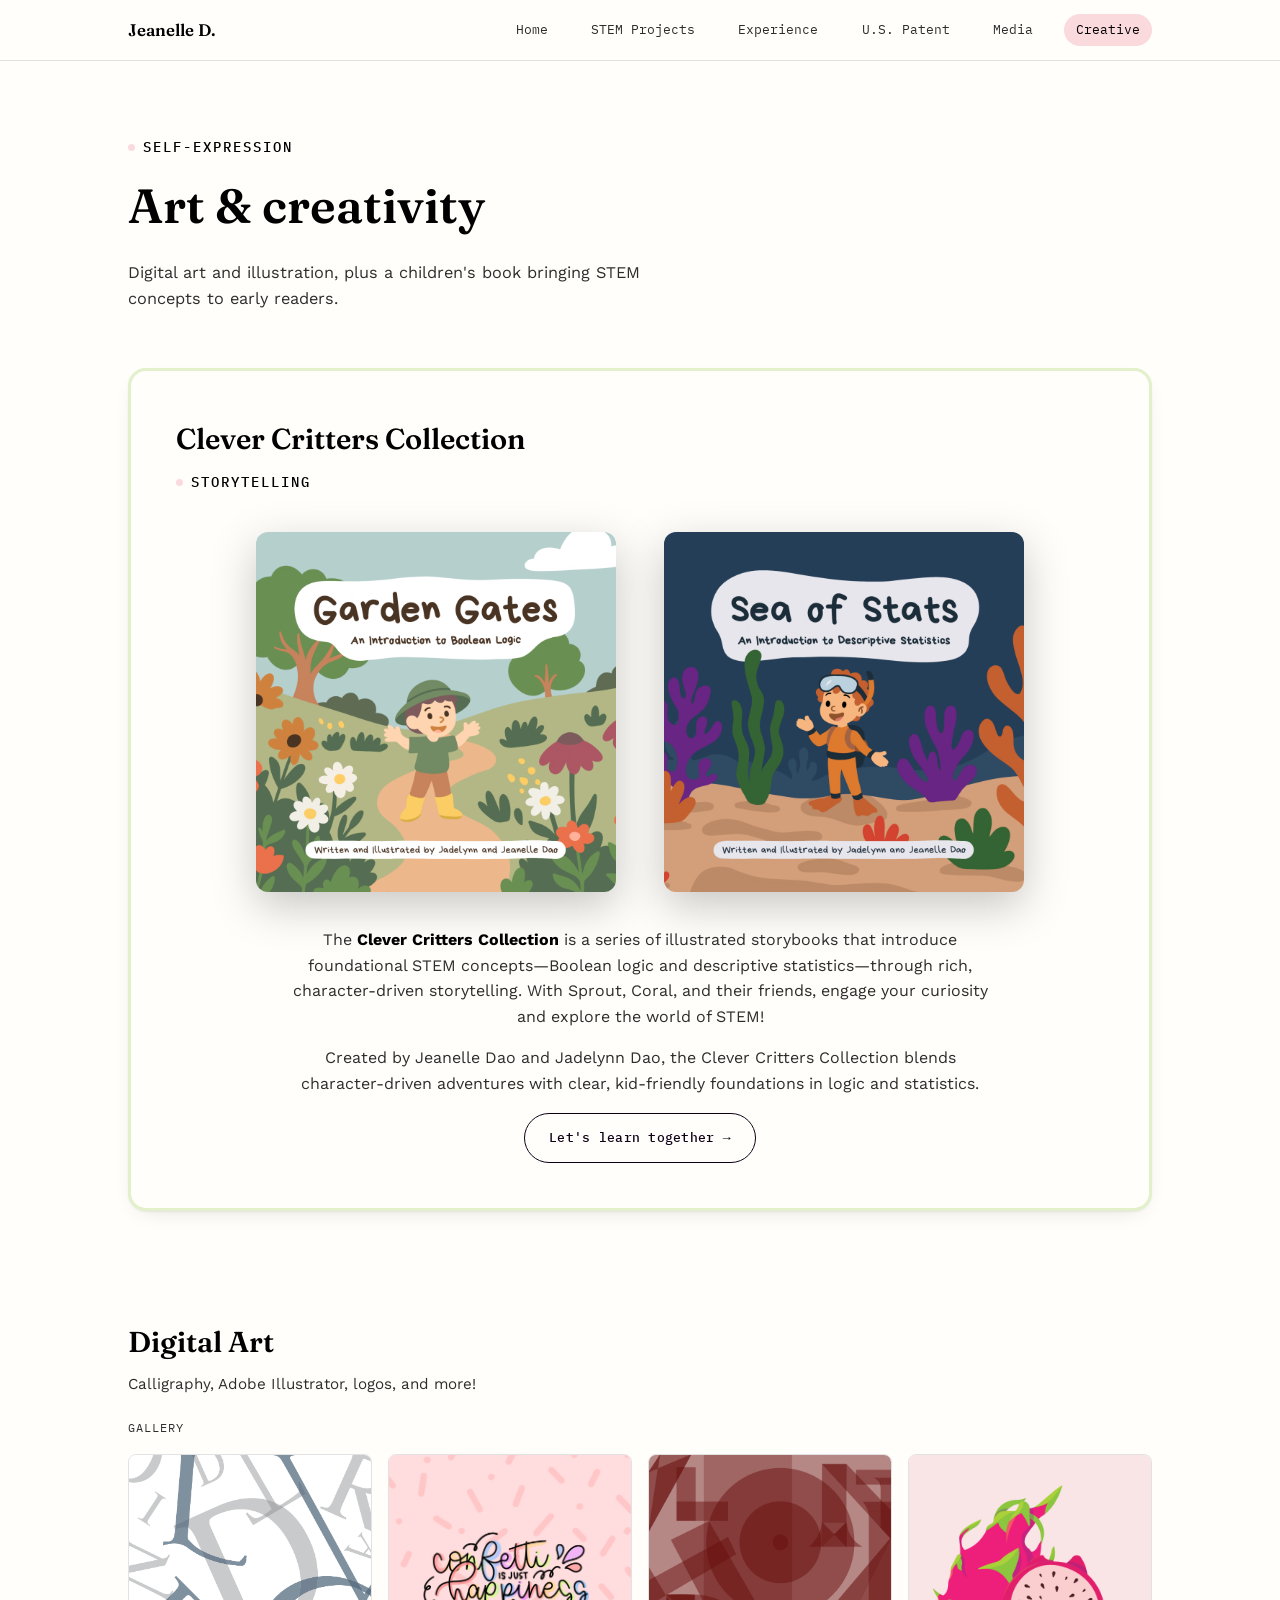
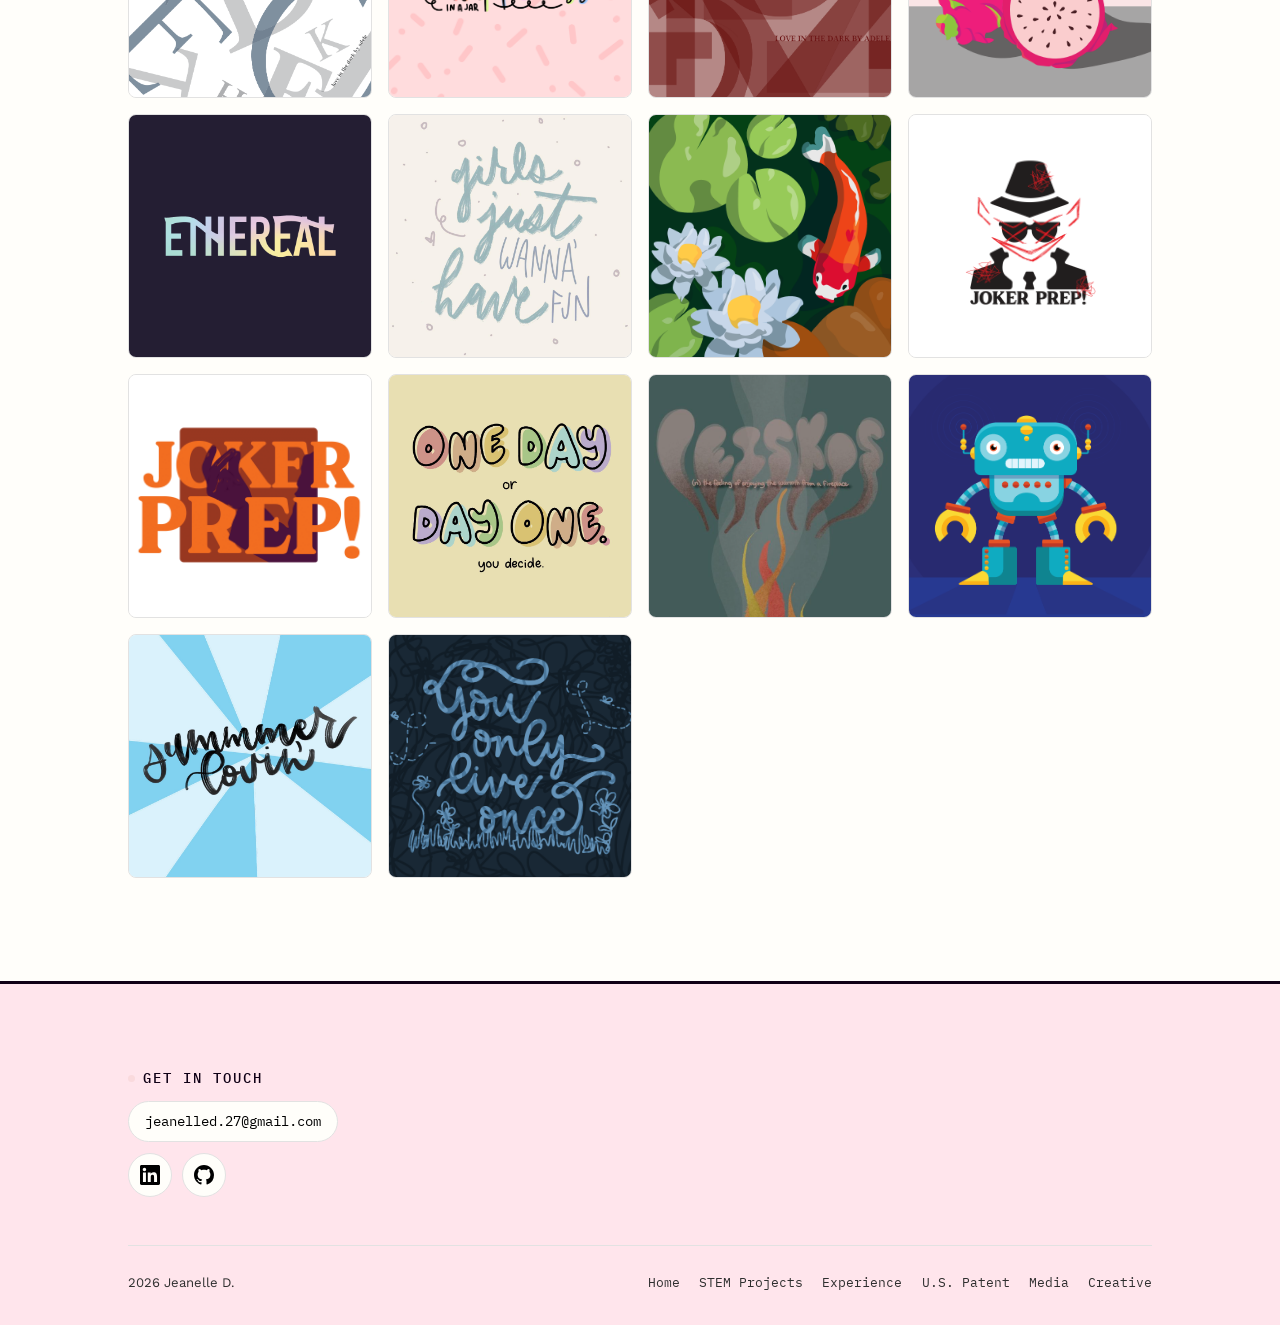
==== art.html @ 4ca6a0f8 "Initial commit" ====
<!doctype html>
<html lang="en" data-theme="light">
<head>
<meta charset="utf-8">
<meta name="viewport" content="width=device-width, initial-scale=1">
<title>Jeanelle D. — Art &amp; Creativity</title>
<meta name="description" content="Digital art in Adobe Illustrator and Procreate, plus Sea of Stats and other children's books bringing STEM concepts to early readers."><link rel="icon" href="assets/favicon.svg" type="image/svg+xml"><link rel="stylesheet" href="assets/css/styles.css">
</head>
<body>
<a href="#main" class="skip-link">Skip to content</a>

<header class="site-nav">
  <div class="nav-inner">
    <a href="index.html" class="brand">
      Jeanelle D.
    </a>
    <nav class="links mono" aria-label="Primary">
      <a href="index.html">Home</a>
      <a href="projects.html">STEM Projects</a>
      <a href="experience.html">Experience</a>
      <a href="patent.html">U.S. Patent</a>
      <a href="media.html">Media</a>
      <a href="art.html" class="active" aria-current="page">Creative</a>
    </nav>
  </div>
</header>

<main id="main">

<section class="page-header">
  <div class="wrap">
    <span class="eyebrow">Self-expression</span>
    <h1>Art &amp; creativity</h1>
    <p>Digital art and illustration, plus a children's book bringing STEM concepts to early readers.</p>
  </div>
</section>
<section class="tight" id="books">
  <div class="wrap">
    <div class="books-box">
      <h2 class="section-title">Clever Critters Collection</h2>
      <span class="eyebrow">Storytelling</span>
      <div class="book-cover-row reveal">
        <img class="book-cover-img float-1" src="assets/images/books/garden-gates-cover.png" alt="Garden Gates book cover">
        <img class="book-cover-img float-2" src="assets/images/books/sea-of-stats-cover.png" alt="Sea of Stats book cover">
      </div>
      <div class="books-copy reveal">
        <p>The <b style="color:var(--ink);">Clever Critters Collection</b> is a series of illustrated storybooks that introduce foundational STEM concepts&mdash;Boolean logic and descriptive statistics&mdash;through rich, character-driven storytelling. With Sprout, Coral, and their friends, engage your curiosity and explore the world of STEM!</p>
        <p>Created by Jeanelle Dao and Jadelynn Dao, the Clever Critters Collection blends character-driven adventures with clear, kid-friendly foundations in logic and statistics.</p>
        <a href="https://jeanelled.github.io/clever-critters/index.html" target="_blank" rel="noopener noreferrer" class="btn btn-primary">Let's learn together &rarr;</a>
      </div>
    </div>
  </div>
</section>

<section class="tight" id="digital-art">
  <div class="wrap">
    <h2 class="section-title">Digital Art</h2>
    <p class="section-subtitle">Calligraphy, Adobe Illustrator, logos, and more!</p>

    <div class="art-group reveal">
      <span class="mono groupname">Gallery</span>
      <div class="art-photo-grid">
        <img src="assets/images/art/album-cover-v1.png" alt="Album cover v1" loading="lazy">
        <img src="assets/images/art/confetti.png" alt="Confetti" loading="lazy">
        <img src="assets/images/art/album-cover-v2.png" alt="Album cover v2" loading="lazy">
        <img src="assets/images/art/dragonfruit.png" alt="Dragonfruit" loading="lazy">
        <img src="assets/images/art/ethereal.png" alt="Ethereal" loading="lazy">
        <img src="assets/images/art/girls-just-wanna-have-fun.png" alt="Girls just wanna have fun" loading="lazy">
        <img src="assets/images/art/koifish.png" alt="Koi fish" loading="lazy">
        <img src="assets/images/art/logo-v1.png" alt="Logo v1" loading="lazy">
        <img src="assets/images/art/logo-v2.png" alt="Logo v2" loading="lazy">
        <img src="assets/images/art/one-day-or-day-one.png" alt="One day or day one" loading="lazy">
        <img src="assets/images/art/peisoks.png" alt="Peiskos" loading="lazy">
        <img src="assets/images/art/robot.png" alt="Robot" loading="lazy">
        <img src="assets/images/art/summer-loving.png" alt="Summer loving" loading="lazy">
        <img src="assets/images/art/yolo.png" alt="Yolo" loading="lazy">
      </div>
    </div>

  </div>
</section>

</main>

<footer id="contact">
  <div class="wrap">
    <span class="eyebrow">Get in touch</span>
    <div class="footer-links">
      <a href="mailto:jeanelled.27@gmail.com" class="footer-chip mono">jeanelled.27@gmail.com</a>
      <div class="footer-icon-row">
        <a href="https://linkedin.com/in/jeanelle-dao" class="footer-icon" target="_blank" rel="noopener noreferrer" aria-label="LinkedIn">
          <svg viewBox="0 0 24 24" aria-hidden="true"><path d="M20.447 20.452h-3.554v-5.569c0-1.328-.027-3.037-1.852-3.037-1.853 0-2.136 1.445-2.136 2.939v5.667H9.351V9h3.414v1.561h.046c.477-.9 1.637-1.85 3.37-1.85 3.601 0 4.267 2.37 4.267 5.455v6.286zM5.337 7.433c-1.144 0-2.063-.926-2.063-2.065 0-1.138.92-2.063 2.063-2.063 1.14 0 2.064.925 2.064 2.063 0 1.139-.925 2.065-2.064 2.065zm1.782 13.019H3.555V9h3.564v11.452zM22.225 0H1.771C.792 0 0 .774 0 1.729v20.542C0 23.227.792 24 1.771 24h20.451C23.2 24 24 23.227 24 22.271V1.729C24 .774 23.2 0 22.222 0h.003z"/></svg>
        </a>
        <a href="https://github.com/jeanelled" class="footer-icon" target="_blank" rel="noopener noreferrer" aria-label="GitHub">
          <svg viewBox="0 0 24 24" aria-hidden="true"><path d="M12 0C5.37 0 0 5.37 0 12c0 5.31 3.435 9.795 8.205 11.385.6.105.825-.255.825-.57 0-.285-.015-1.23-.015-2.235-3.015.555-3.795-.735-4.035-1.41-.135-.345-.72-1.41-1.23-1.695-.42-.225-1.02-.78-.015-.795.945-.015 1.62.87 1.845 1.23 1.08 1.815 2.805 1.305 3.495.99.105-.78.42-1.305.765-1.605-2.67-.3-5.46-1.335-5.46-5.925 0-1.305.465-2.385 1.23-3.225-.12-.3-.54-1.53.12-3.18 0 0 1.005-.315 3.3 1.23.96-.27 1.98-.405 3-.405s2.04.135 3 .405c2.295-1.56 3.3-1.23 3.3-1.23.66 1.65.24 2.88.12 3.18.765.84 1.23 1.905 1.23 3.225 0 4.605-2.805 5.625-5.475 5.925.435.375.81 1.095.81 2.22 0 1.605-.015 2.895-.015 3.3 0 .315.225.69.825.57A12.02 12.02 0 0024 12c0-6.63-5.37-12-12-12z"/></svg>
        </a>
      </div>
    </div>

    <div class="footer-bottom">
      <span>2026 Jeanelle D.</span>
      <nav class="mono" aria-label="Footer">
        <a href="index.html">Home</a>
        <a href="projects.html">STEM Projects</a>
        <a href="experience.html">Experience</a>
        <a href="patent.html">U.S. Patent</a>
        <a href="media.html">Media</a>
        <a href="art.html">Creative</a>
      </nav>
    </div>
  </div>
</footer>

<script src="assets/js/main.js"></script>
</body>
</html>
---- assets/css/styles.css ----
@font-face{
  font-family:'Fraunces';
  font-weight:300 700;
  font-style:normal;
  font-display:swap;
  src:url('../fonts/fraunces-var.woff2') format('woff2');
}
@font-face{
  font-family:'Work Sans';
  font-weight:400 700;
  font-style:normal;
  font-display:swap;
  src:url('../fonts/worksans-var.woff2') format('woff2');
}
@font-face{
  font-family:'IBM Plex Mono';
  font-weight:400;
  font-style:normal;
  font-display:swap;
  src:url('../fonts/plexmono-400.woff2') format('woff2');
}
@font-face{
  font-family:'IBM Plex Mono';
  font-weight:500;
  font-style:normal;
  font-display:swap;
  src:url('../fonts/plexmono-500.woff2') format('woff2');
}

:root{
  --blush:#ffe5ec;
  --mint:#cfece6;
  --rose:#fadadd;
  --sage:#e2f0cb;
  --onyx:#100016;

  --bg:#fffefa;
  --bg-alt:var(--blush);
  --surface:#1c1c1c;
  --ink:#000000;
  --ink-soft:#2d2d2d;
  --ink-faint:#2f2f2f;
  --line:#e2e2e2;
  --accent:var(--rose);
  --accent-2:var(--sage);
  --accent-green:var(--onyx);
  --accent-ink:#000000;
  --shadow: 0 1px 2px rgba(0,0,0,0.06), 0 8px 24px -12px rgba(0,0,0,0.16);
  --radius:18px;
  --radius-sm:12px;
}

@media (prefers-color-scheme: dark){
  :root:not([data-theme="light"]){
    --bg:#17160f;
    --bg-alt:#1e1c13;
    --surface:#211f15;
    --ink:#f8f4e6;
    --ink-soft:#dcd7c3;
    --ink-faint:#a49f85;
    --line:#3b3727;
    --accent:#f3a94f;
    --accent-2:#f8cc5c;
    --accent-green:#5a9c62;
    --accent-ink:#1c1002;
    --shadow: 0 1px 2px rgba(0,0,0,0.3), 0 12px 32px -14px rgba(0,0,0,0.55);
  }
}
:root[data-theme="dark"]{
  --bg:#17160f;
  --bg-alt:#1e1c13;
  --surface:#211f15;
  --ink:#f8f4e6;
  --ink-soft:#dcd7c3;
  --ink-faint:#a49f85;
  --line:#3b3727;
  --accent:#f3a94f;
  --accent-2:#f8cc5c;
  --accent-green:#5a9c62;
  --accent-ink:#1c1002;
  --shadow: 0 1px 2px rgba(0,0,0,0.3), 0 12px 32px -14px rgba(0,0,0,0.55);
}

*,*::before,*::after{box-sizing:border-box;}
html{scroll-behavior:smooth;}
section[id]{ scroll-margin-top:84px; }
@media (prefers-reduced-motion: reduce){
  html{scroll-behavior:auto;}
  *,*::before,*::after{animation-duration:0.001ms !important;animation-iteration-count:1 !important;transition-duration:0.001ms !important;}
}
body{
  margin:0;
  background:var(--bg);
  color:var(--ink);
  font-family:'Work Sans',-apple-system,sans-serif;
  font-size:16px;
  line-height:1.6;
  -webkit-font-smoothing:antialiased;
}
img{max-width:100%;display:block;}
a{color:inherit;}
::selection{background:var(--accent-2);color:var(--accent-ink);}

h1,h2,h3,h4{
  font-family:'Fraunces',Georgia,serif;
  font-weight:600;
  margin:0;
  color:var(--ink);
}

.mono{ font-family:'IBM Plex Mono',monospace; }
.eyebrow{
  font-family:'IBM Plex Mono',monospace;
  font-size:0.89rem;
  font-weight:500;
  letter-spacing:0.14em;
  text-transform:uppercase;
  color:var(--ink);
  display:inline-flex;
  align-items:center;
  gap:0.55em;
}
.eyebrow::before{
  content:"";
  width:7px;height:7px;
  border-radius:50%;
  background:var(--accent);
  flex:none;
}

.wrap{
  max-width:1120px;
  margin:0 auto;
  padding:0 clamp(1.25rem, 4vw, 3rem);
}
.wrap-wide{ max-width:1520px; }

.skip-link{
  position:absolute;left:-999px;top:0;
  background:var(--onyx);color:var(--blush);
  padding:0.6rem 1rem;z-index:100;
}
.skip-link:focus{ left:1rem; top:1rem; border-radius:4px; }

/* ---------- Nav ---------- */
header.site-nav{
  position:sticky;
  top:0;
  z-index:50;
  background:color-mix(in srgb, var(--bg) 88%, transparent);
  backdrop-filter:blur(10px) saturate(1.1);
  -webkit-backdrop-filter:blur(10px) saturate(1.1);
  border-bottom:1px solid var(--line);
}
.nav-inner{
  max-width:1120px;
  margin:0 auto;
  padding:0.85rem clamp(1.25rem, 4vw, 3rem);
  display:flex;
  align-items:center;
  justify-content:space-between;
  gap:1rem;
  flex-wrap:wrap;
}
.brand{
  display:flex;
  align-items:center;
  gap:0.6rem;
  font-family:'Fraunces',serif;
  font-weight:600;
  font-size:1.05rem;
  text-decoration:none;
  color:var(--ink);
  white-space:nowrap;
}
nav.links{
  display:flex;
  flex-wrap:wrap;
  gap:1.2rem;
  align-items:center;
}
nav.links a{
  text-decoration:none;
  font-size:0.84rem;
  color:var(--ink-soft);
  position:relative;
  padding:0.35rem 0.75rem;
  border-radius:999px;
  transition:color 0.15s ease, background 0.15s ease;
}
nav.links a:hover, nav.links a:focus-visible{ color:var(--ink); background:var(--bg-alt); }
nav.links a.active{ color:var(--ink); background:var(--accent); }

a:focus-visible, button:focus-visible{
  outline:2px solid var(--accent-green);
  outline-offset:3px;
  border-radius:4px;
}

/* ---------- Page header (non-home pages) ---------- */
.page-header{
  padding:clamp(2.75rem, 7vw, 4.5rem) 0 clamp(1.5rem, 4vw, 2.5rem);
}
.page-header-tight{ padding-bottom:0.4rem; }
.page-header h1{
  font-size:clamp(2rem, 4.4vw, 3rem);
  margin-top:0.6rem;
}
.page-header-title-row{ display:flex; align-items:center; justify-content:space-between; gap:1rem; flex-wrap:wrap; margin-top:0.6rem; }
.page-header-title-row h1{ margin-top:0; }
.page-header p{
  color:var(--ink-soft);
  font-size:1.02rem;
  margin-top:0.9rem;
  max-width:58ch;
}

mark{
  background:color-mix(in srgb, var(--accent) 40%, transparent);
  color:inherit;
  padding:0 0.14em;
  border-radius:0.14em;
  box-decoration-break:clone;
  -webkit-box-decoration-break:clone;
}
.cta-row{ display:flex; flex-wrap:wrap; gap:0.9rem; }
.btn{
  font-family:'IBM Plex Mono',monospace;
  font-size:0.82rem;
  font-weight:500;
  letter-spacing:0.02em;
  text-decoration:none;
  padding:0.85rem 1.5rem;
  border-radius:999px;
  display:inline-flex;
  align-items:center;
  gap:0.5rem;
  transition:transform 0.15s ease, box-shadow 0.15s ease, background 0.15s ease;
  border:1.5px solid var(--accent-green);
}
.btn-primary{ background:var(--bg); color:var(--accent-green); border-color:var(--accent-green); }
@media (prefers-color-scheme:dark){
  :root:not([data-theme="light"]) .btn-primary{ background:var(--accent); border-color:var(--accent); color:var(--accent-ink); }
}
:root[data-theme="dark"] .btn-primary{ background:var(--accent); border-color:var(--accent); color:var(--accent-ink); }
.btn-primary:hover{ transform:translateY(-2px); box-shadow:var(--shadow); }
.btn-ghost{ background:transparent; color:var(--ink); border-color:var(--line); }
.btn-ghost:hover{ border-color:var(--accent-green); transform:translateY(-2px); }

/* ---------- Sections ---------- */
section{ padding:clamp(3.5rem, 8vw, 6.5rem) 0; }
section.alt{ background:var(--bg-alt); }
section.tight{ padding-top:0; }
.section-head{ max-width:640px; margin-bottom:clamp(2rem, 5vw, 3.2rem); }
.section-head h2{ font-size:clamp(1.9rem, 3.6vw, 2.6rem); margin-top:0.6rem; }
.section-head p{ color:var(--ink-soft); font-size:1.02rem; margin-top:0.8rem; max-width:56ch; }

.reveal{ opacity:0; transform:translateY(18px); transition:opacity 0.6s ease, transform 0.6s ease; }
.reveal.in{ opacity:1; transform:translateY(0); }

/* Friendly rounded card */
.bcard{
  position:relative; background:var(--bg); border:1px solid var(--line);
  border-radius:var(--radius); padding:1.5rem;
  transition:transform 0.2s ease, box-shadow 0.2s ease, border-color 0.2s ease;
}
.bcard:hover{ transform:translateY(-3px); box-shadow:var(--shadow); border-color:var(--accent-2); }

/* ---------- About / Journey (step-path timeline) ---------- */
.journey{ display:grid; grid-template-columns: 1fr 1.3fr; gap:clamp(2rem,5vw,4rem); }
@media (max-width: 860px){ .journey{ grid-template-columns:1fr; } }
.journey-aside p{ color:var(--ink-soft); }
.timeline{ list-style:none; margin:0;padding:0; position:relative; }
.timeline::before{
  content:""; position:absolute; left:9px; top:6px; bottom:6px; width:2px;
  background:repeating-linear-gradient(to bottom, var(--line) 0 4px, transparent 4px 9px);
}
.timeline li{ position:relative; padding-left:2.6rem; margin-bottom:2rem; }
.timeline li:last-child{ margin-bottom:0; }
.timeline .step-dot{
  position:absolute; left:0; top:3px; width:20px;height:20px; border-radius:50%;
  background:var(--bg); border:2px solid var(--accent-green);
  display:flex;align-items:center;justify-content:center;
}
.timeline .step-dot::after{ content:""; width:7px;height:7px; border-radius:50%; background:var(--accent); }
.timeline h4{ font-size:1.15rem; margin-bottom:0.35rem; }
.timeline p{ margin:0; color:var(--ink-soft); max-width:56ch; }
.timeline .tag{ font-family:'IBM Plex Mono',monospace; font-size:0.7rem; color:var(--ink-faint); text-transform:uppercase; letter-spacing:0.06em; }

/* ---------- Section title (mid-page subsection heading) ---------- */
.section-title{ font-size:clamp(1.4rem, 2.6vw, 1.8rem); margin:0 0 1.4rem; }
.section-title + .section-subtitle{ margin-top:-1rem; }
.section-subtitle{ color:var(--ink-soft); font-size:0.95rem; margin:0 0 1.4rem; }
section.tight + section.tight .section-title{ margin-top:0.4rem; }

/* ---------- Awards grid ---------- */
.award-grid{ display:grid; grid-template-columns:repeat(6,1fr); gap:1.4rem; }
.award-card{ grid-column:span 2; }
.award-card.tile-half{ grid-column:span 3; }
@media (max-width: 900px){
  .award-grid{ grid-template-columns:repeat(2,1fr); }
  .award-card{ grid-column:span 1; }
  .award-card.tile-half{ grid-column:span 2; }
}
@media (max-width: 620px){
  .award-grid{ grid-template-columns:1fr; }
  .award-card.tile-half{ grid-column:span 1; }
}
.award-card h3{ font-size:1.15rem; margin-bottom:0.2rem; }
.award-card .eyebrow{ margin-bottom:0.6rem; }
.award-chips{ display:flex; flex-wrap:wrap; gap:0.45rem; margin-top:0.8rem; }
.award-chip{
  font-size:0.78rem; line-height:1.3; padding:0.36rem 0.7rem; border-radius:20px;
  background:color-mix(in srgb, var(--ink) 8%, transparent); color:var(--ink-soft);
}
.award-chip b{ color:var(--ink); font-weight:600; }
.award-chip-pair{ display:inline-flex; gap:0.3rem; }
.award-chip-year{
  background:transparent; border:1px solid color-mix(in srgb, var(--ink) 22%, transparent);
  color:var(--ink-faint); font-weight:500;
}
.award-team{ margin-top:0.9rem; }
.award-team:first-of-type{ margin-top:0.8rem; }
.award-team-name{
  font-family:'IBM Plex Mono',monospace; font-size:0.7rem; font-weight:600;
  color:var(--ink-faint); text-transform:uppercase; letter-spacing:0.05em;
}
.award-team .award-chips{ margin-top:0.4rem; }
.award-card.chips-stack .award-team .award-chips{ flex-direction:column; align-items:flex-start; }
.award-robot-btn{
  position:absolute; right:1.3rem; top:1.5rem; z-index:1;
  width:32px; height:32px; padding:0; display:flex; align-items:center; justify-content:center;
  background:var(--bg); border:1.5px solid color-mix(in srgb, var(--ink) 22%, transparent); border-radius:50%;
  color:var(--ink); cursor:pointer; box-shadow:var(--shadow); text-decoration:none;
  transition:background 0.15s ease, border-color 0.15s ease, color 0.15s ease, transform 0.15s ease;
}
.award-robot-btn svg{ width:15px; height:15px; }
.award-robot-btn:hover, .award-robot-btn:focus-visible{
  background:var(--accent-green); border-color:var(--accent-green); color:var(--bg); transform:translateY(-2px);
}
.award-robot-tooltip{
  position:absolute; top:calc(100% + 10px); right:0; z-index:1;
  background:var(--onyx); color:var(--blush); font-family:'IBM Plex Mono',monospace; font-size:0.7rem;
  padding:0.4rem 0.75rem; border-radius:999px; white-space:nowrap;
  opacity:0; transform:translateY(-4px); pointer-events:none;
  transition:opacity 0.2s ease, transform 0.2s ease;
}
.award-robot-btn:hover .award-robot-tooltip,
.award-robot-btn:focus-visible .award-robot-tooltip{ opacity:1; transform:translateY(0); }

/* ---------- Projects: minimalistic list ---------- */
.project-list{ display:flex; flex-direction:column; gap:1rem; }
.project-box{
  display:flex; gap:1.3rem; align-items:flex-start;
  padding:1.2rem 1.35rem; border:1px solid var(--line); border-radius:var(--radius);
  background:var(--bg);
}
.project-box.feature{
  border-color:var(--accent-green); border-width:1.5px;
  background:linear-gradient(180deg, var(--mint) 0%, var(--bg) 55%);
  box-shadow:var(--shadow);
}
@media (prefers-color-scheme:dark){ :root:not([data-theme="light"]) .project-box.feature{ background:linear-gradient(180deg, #25462f 0%, var(--bg) 60%); } }
:root[data-theme="dark"] .project-box.feature{ background:linear-gradient(180deg, #25462f 0%, var(--bg) 60%); }
.link-real.link-highlight{ background:var(--accent-green); color:var(--bg); border-color:var(--accent-green); font-weight:600; }
.link-real.link-highlight:hover{ background:var(--accent); border-color:var(--accent); }
.project-thumb{
  flex:none; width:136px; height:136px;
  border:1px solid var(--line); border-radius:var(--radius-sm);
  object-fit:cover; background:#fff;
}
.project-thumb.thumb-contain{ object-fit:contain; padding:0.5rem; box-sizing:border-box; }
.project-box-body{ flex:1; min-width:0; }
.project-box-head{ display:flex; align-items:center; gap:0.6rem; flex-wrap:wrap; margin-bottom:0.3rem; }
.project-box-head.badge-below{ align-items:center; row-gap:0.3rem; }
.project-box-head.badge-below h3{ flex-basis:100%; }
.project-box-head h3{ font-size:1.02rem; }
.project-meta{ font-family:'IBM Plex Mono',monospace; font-size:0.62rem; color:var(--ink-faint); margin-bottom:0.4rem; }
.project-box-body p{ margin:0 0 0.68rem; color:var(--ink-soft); font-size:0.87rem; }
.project-links-ph{ display:flex; flex-wrap:wrap; gap:0.42rem; }
.link-real{
  font-family:'IBM Plex Mono',monospace; font-size:0.67rem; text-decoration:none;
  padding:0.34rem 0.68rem; border:1px solid var(--accent-green); border-radius:999px; color:var(--ink);
  transition:background 0.15s ease;
}
.link-real:hover{ background:var(--accent); }
@media (max-width: 560px){
  .project-box{ flex-direction:column; gap:1rem; }
  .project-thumb{ width:100%; height:130px; }
}
.badge{
  align-self:flex-start; font-family:'IBM Plex Mono',monospace; font-size:0.58rem;
  text-transform:uppercase; letter-spacing:0.05em; background:var(--mint); color:var(--accent-green);
  padding:0.26rem 0.52rem; border-radius:20px;
}
@media (prefers-color-scheme:dark){ :root:not([data-theme="light"]) .badge{ background:#25462f; color:var(--sage); } }
:root[data-theme="dark"] .badge{ background:#25462f; color:var(--sage); }
.project-star{
  color:#c9971f; font-size:0.85em; margin-right:0.35rem; cursor:default;
  vertical-align:0.02em;
}
.project-key{
  margin-top:1.1rem; display:flex; align-items:center; gap:0.4rem;
  font-family:'IBM Plex Mono',monospace; font-size:0.72rem; color:var(--ink-faint);
}
.project-key .project-star{ margin-right:0.1rem; margin-top:-0.15rem; font-size:2em; }

.toolkit-strip{ margin-top:1.6rem; display:flex; flex-wrap:wrap; gap:0.7rem; }
.toolkit-strip a{
  font-family:'IBM Plex Mono',monospace; font-size:0.78rem; padding:0.5rem 0.85rem;
  border:1px solid var(--line); border-radius:20px; color:var(--ink-soft);
  text-decoration:none; transition:border-color 0.15s ease, color 0.15s ease;
}
.toolkit-strip a:hover{ border-color:var(--accent-green); color:var(--ink); }
.toolkit-strip-top{ margin-top:0; margin-bottom:1.6rem; }
.toolkit-strip-top a{ display:inline-flex; align-items:center; gap:0.5rem; font-size:0.92rem; padding:0.6rem 1rem; }
.toolkit-strip-top a svg{ width:18px; height:18px; flex:none; }

/* ---------- Patent feature ---------- */
.patent-panel{ display:grid; grid-template-columns:0.9fr 1.1fr; gap:clamp(2rem,5vw,4rem); align-items:center; }
@media (max-width: 900px){ .patent-panel{ grid-template-columns:1fr; } }
.patent-visual{
  aspect-ratio:4/3; background:var(--surface); border:1px solid var(--line); border-radius:var(--radius); position:relative;
  display:flex;align-items:center;justify-content:center; overflow:hidden;
}
.patent-visual svg{ width:82%; height:82%; }
.patent-visual-pdf{
  aspect-ratio:3/4; box-shadow:var(--shadow);
}
.patent-pdf-frame{
  width:100%; height:100%; border:0; position:relative; z-index:1; background:var(--surface);
}
.patent-pdf-fallback{
  position:absolute; inset:0; display:flex; align-items:center; justify-content:center;
  font-family:'IBM Plex Mono',monospace; font-size:0.85rem; color:var(--ink-soft);
  text-decoration:none; z-index:0;
}.patent-number{ font-family:'IBM Plex Mono',monospace; font-size:0.95rem; letter-spacing:0.05em; color:var(--ink); margin-bottom:0.6rem; display:block; }
.patent-panel h1,.patent-panel h2{ font-size:clamp(1.9rem,3.6vw,2.5rem); margin:0.3rem 0 1rem; }
.patent-panel p{ color:var(--ink-soft); margin:0 0 1rem; max-width:58ch; }

/* ---------- Programs: view toggle (map / list) ---------- */
.journey-toggle{ display:inline-flex; gap:0.3rem; padding:0.25rem; border-radius:999px; background:var(--bg-alt); margin-bottom:1.6rem; }
.journey-toggle-btn{
  font-family:'IBM Plex Mono',monospace; font-size:0.78rem; font-weight:500;
  padding:0.45rem 1rem; border-radius:999px; border:0; background:transparent; color:var(--ink-soft); cursor:pointer;
  transition:background 0.15s ease, color 0.15s ease;
}
.journey-toggle-btn.is-active{ background:var(--bg); color:var(--ink); box-shadow:var(--shadow); }
.journey-view.is-hidden{ display:none; }

/* ---------- Programs: simplified list view ---------- */
.program-list{ display:flex; flex-direction:column; }
.program-row{ display:grid; grid-template-columns: 220px 1fr; gap:1.5rem; padding:1.5rem 0; border-top:1px solid var(--line); }
.program-list .program-row:last-child{ border-bottom:1px solid var(--line); }
@media (max-width: 700px){ .program-row{ grid-template-columns:1fr; gap:0.4rem; } }
.program-row h3{ font-size:1.15rem; }
.program-meta{ font-family:'IBM Plex Mono',monospace; font-size:0.74rem; color:var(--ink-faint); text-transform:uppercase; letter-spacing:0.04em; }
.program-row p{ margin:0.5rem 0 0; color:var(--ink-soft); max-width:60ch; }

/* ---------- Programs: interactive journey map ---------- */
#programs{ --journey-accent:var(--mint); --journey-accent-strong:var(--accent-green); }
.journey-hint{ font-size:0.78rem; color:var(--ink-faint); margin:-0.6rem 0 1.6rem; }

.journey-map{
  position:relative; width:100%; aspect-ratio:1200/300; min-height:220px;
  border-radius:var(--radius); border:1px solid var(--line); overflow:hidden;
  background:linear-gradient(160deg, color-mix(in srgb, var(--journey-accent) 65%, var(--bg)) 0%, color-mix(in srgb, var(--journey-accent) 28%, var(--bg)) 100%);
  transition:background 0.5s ease;
  touch-action:none;
}
@media (max-width: 700px){ .journey-map{ aspect-ratio:1200/420; } }

.journey-svg{ position:absolute; inset:0; width:100%; height:100%; }
.journey-path-bg{ fill:none; stroke:var(--line); stroke-width:3; }
.journey-path-fill{
  fill:none; stroke:var(--journey-accent-strong); stroke-width:3; stroke-linecap:round;
  stroke-dasharray:6 10; transition:stroke 0.5s ease;
}

.journey-stops{ position:absolute; inset:0; }
.journey-stop{
  --stop-color:var(--mint);
  position:absolute; transform:translate(-50%, -50%);
  width:30px; height:30px; border-radius:50%;
  display:flex; align-items:center; justify-content:center;
  background:var(--bg); border:2px solid color-mix(in srgb, var(--stop-color) 55%, var(--line)); color:var(--ink-faint);
  font-family:'IBM Plex Mono',monospace; font-size:0.72rem; font-weight:600;
  cursor:pointer; padding:0; transition:transform 0.2s ease, border-color 0.2s ease, background 0.2s ease, color 0.2s ease, box-shadow 0.2s ease;
  z-index:2;
}
.journey-stop:hover{ transform:translate(-50%, -50%) scale(1.15); }
.journey-stop.is-active{
  transform:translate(-50%, -50%) scale(1.3); box-shadow:var(--shadow); z-index:3;
  border-color:var(--stop-color); background:var(--stop-color); color:var(--onyx);
}

.journey-vehicle{
  position:absolute; left:3.33%; top:50%; transform:translate(-50%, -100%);
  width:26px; height:32px; padding:0; border:0; background:none;
  cursor:grab; touch-action:none; z-index:4;
  transition:left 0.5s cubic-bezier(.4,.1,.2,1), top 0.5s cubic-bezier(.4,.1,.2,1);
  filter:drop-shadow(0 3px 4px rgba(0,0,0,0.35));
}
.journey-vehicle svg{ width:100%; height:100%; }
.journey-vehicle:active{ cursor:grabbing; }
@media (prefers-reduced-motion: reduce){ .journey-vehicle{ transition:none; } }

.journey-scene{
  margin-top:1.6rem; padding:1.3rem 1.5rem; border-radius:var(--radius); border:1px solid var(--line);
  background:color-mix(in srgb, var(--journey-accent) 40%, var(--bg)); transition:background 0.5s ease;
}
.journey-scene-meta{ font-size:0.74rem; color:var(--ink-faint); text-transform:uppercase; letter-spacing:0.04em; }
.journey-scene h3{ font-size:1.25rem; margin:0.4rem 0 0.4rem; }
.journey-scene p{ margin:0; color:var(--ink-soft); max-width:62ch; }

/* ---------- Digital art ---------- */
.art-lede{ color:var(--ink-soft); max-width:62ch; margin-bottom:2.2rem; }
.art-group{ margin-bottom:2.4rem; }
.art-group:last-child{ margin-bottom:0; }
.art-group > .mono.groupname{
  font-size:0.78rem; text-transform:uppercase; letter-spacing:0.08em; color:var(--ink-faint);
  display:block; margin-bottom:1rem;
}
.art-grid{ display:grid; grid-template-columns:repeat(4,1fr); gap:1rem; }
@media (max-width: 900px){ .art-grid{ grid-template-columns:repeat(3,1fr); } }
@media (max-width: 620px){ .art-grid{ grid-template-columns:repeat(2,1fr); } }
.art-tile{
  aspect-ratio:1/1; border-radius:8px; padding:0.9rem; display:flex; flex-direction:column;
  justify-content:flex-end; position:relative; overflow:hidden; color:var(--blush);
  transition:transform 0.2s ease;
}
.art-tile:hover{ transform:scale(1.03); }
.art-tile .t{ font-family:'Fraunces',serif; font-weight:600; font-size:0.92rem; line-height:1.2; text-wrap:balance; position:relative; }
.art-tile .d{ font-size:0.72rem; opacity:0.85; margin-top:0.3rem; position:relative; }
.art-tile::after{ content:""; position:absolute; inset:0; background:linear-gradient(160deg, transparent 40%, rgba(0,0,0,0.35)); }
.art-photo-grid{ display:grid; grid-template-columns:repeat(4,1fr); gap:1rem; }
@media (max-width: 900px){ .art-photo-grid{ grid-template-columns:repeat(3,1fr); } }
@media (max-width: 620px){ .art-photo-grid{ grid-template-columns:repeat(2,1fr); } }
.art-photo-grid img{
  width:100%; aspect-ratio:1/1; object-fit:cover; border-radius:8px;
  border:1px solid var(--line); transition:transform 0.2s ease;
}
.art-photo-grid img:hover{ transform:scale(1.03); }

/* ---------- Media ---------- */
.press-list{ display:flex; flex-direction:column; }
.press-row{ display:flex; justify-content:space-between; align-items:baseline; gap:1.5rem; padding:1.15rem 0; border-top:1px solid var(--line); }
.press-list .press-row:last-child{ border-bottom:1px solid var(--line); }
.press-row h3{ font-family:'Fraunces',serif; font-weight:500; font-style:italic; font-size:1.08rem; flex:1; }
.press-row h3 a{ text-decoration:none; }
.press-row span.tag{ font-family:'IBM Plex Mono',monospace; font-size:0.72rem; color:var(--ink-faint); white-space:nowrap; text-transform:uppercase; }

/* ---------- Books ---------- */
.book-cover-row{ display:flex; justify-content:center; align-items:flex-start; gap:clamp(1.5rem,4vw,3rem); flex-wrap:wrap; margin-bottom:2.2rem; }
.book-cover-img{
  width:min(360px, 42vw); border-radius:var(--radius-sm);
  filter:drop-shadow(0 14px 22px rgba(0,0,0,0.22));
}
@media (max-width: 620px){ .book-cover-img{ width:min(320px, 80vw); } }
.float-1{ animation:book-float 4.5s ease-in-out infinite; }
.float-2{ animation:book-float 4.5s ease-in-out infinite; animation-delay:-2.2s; }
@keyframes book-float{
  0%, 100%{ transform:translateY(0); }
  50%{ transform:translateY(-10px); }
}
@media (prefers-reduced-motion: reduce){
  .float-1, .float-2{ animation:none; }
}
.books-copy{ max-width:70ch; margin:0 auto; text-align:center; }
.books-copy h1,.books-copy h2{ font-size:clamp(1.8rem,3.4vw,2.4rem); margin-bottom:0.9rem; }
.books-copy p{ color:var(--ink-soft); margin:0 auto 1rem; }
.books-box .section-title{ margin-bottom:0.35rem; }
#books .eyebrow{ margin:0 0 2.4rem; }
.books-box{
  background:var(--bg); border:3px solid var(--sage); border-radius:var(--radius);
  padding:clamp(1.6rem, 4vw, 2.8rem); box-shadow:var(--shadow);
}

/* ---------- Bento grid (home) ---------- */

.bento{
  display:grid;
  grid-template-columns:repeat(4, 1fr);
  grid-auto-rows:minmax(190px, auto);
  grid-auto-flow:dense;
  gap:1.3rem;
}
.bento-bleed{ width:100%; padding:0 clamp(1.25rem, 3vw, 2.5rem); }
@media (min-width: 1300px){ .bento{ grid-template-columns:repeat(6, 1fr); } }
@media (min-width: 1700px){ .bento{ grid-template-columns:repeat(8, 1fr); } }
@media (max-width: 900px){ .bento{ grid-template-columns:repeat(2, 1fr); grid-auto-rows:minmax(180px, auto); } }
@media (max-width: 560px){ .bento{ grid-template-columns:1fr; grid-auto-rows:auto; } }

.tile{
  position:relative; overflow:hidden;
  grid-column:span 1; grid-row:span 1;
  border-radius:var(--radius); border:1px solid var(--line);
  padding:1.3rem 1.4rem;
  display:flex; flex-direction:column; justify-content:space-between;
  background:var(--bg); color:var(--ink);
  text-decoration:none;
  transition:opacity 0.35s ease, transform 0.35s ease, box-shadow 0.25s ease, border-color 0.25s ease;
}
a.tile{ cursor:pointer; }
.tile:hover{ transform:translateY(-4px); box-shadow:var(--shadow); border-color:var(--accent-2); }
.tile.w2{ grid-column:span 2; }
.tile.h2{ grid-row:span 2; }
.tile.h3{ grid-row:span 3; }
@media (max-width: 560px){
  .tile, .tile.w2, .tile.h2, .tile.h3{ grid-column:span 1 !important; grid-row:span 1 !important; min-height:180px; }
}

/* Plain grid-cell wrapper — for tiles that need a small caption placed above them */
.bento-cell{ display:flex; flex-direction:column; gap:0.4rem; min-width:0; }
.bento-cell.w2{ grid-column:span 2; }
@media (max-width: 560px){ .bento-cell.w2{ grid-column:span 1 !important; } }
.bento-cell .tile{ flex:1; }
.tile-hint{
  margin:0; font-family:'IBM Plex Mono',monospace; font-size:0.7rem;
  color:#9e9e9e; text-align:center; letter-spacing:0.02em;
}

/* Center the profile tile horizontally within the grid at each column count */
@media (min-width: 901px) and (max-width: 1299px){ .tile.tile-profile{ grid-column:2 / span 2; } }
@media (min-width: 1300px) and (max-width: 1699px){ .tile.tile-profile{ grid-column:3 / span 2; } }
@media (min-width: 1700px){ .tile.tile-profile{ grid-column:4 / span 2; } }

.tile-dark{ background:var(--surface); border-color:var(--surface); color:var(--blush); }
.tile-dark .tile-desc{ color:color-mix(in srgb, var(--blush) 70%, transparent); }
.tile-dark .tile-eyebrow{ color:var(--blush); }
.tile-mint{ background:var(--mint); border-color:var(--mint); color:var(--onyx); }
.tile-gold{ background:var(--sage); border-color:var(--sage); color:var(--onyx); }
.tile-pink{ background:var(--rose); border-color:var(--rose); color:var(--onyx); }
.tile-mint .tile-desc, .tile-gold .tile-desc, .tile-pink .tile-desc{ color:color-mix(in srgb, var(--onyx) 68%, transparent); }
.tile-photo{ color:#fff; }
.tile-photo .tile-desc{ color:rgba(255,255,255,0.82); }
.tile-photo::before{ content:""; position:absolute; inset:0; background:linear-gradient(180deg, rgba(0,0,0,0.05) 30%, rgba(0,0,0,0.72)); z-index:1; }
.tile-photo-dark::before{ background:linear-gradient(180deg, rgba(0,0,0,0.55) 0%, rgba(0,0,0,0.48) 30%, rgba(0,0,0,0.88) 100%); }
.tile-photo > *{ position:relative; z-index:2; }
.tile-photo-img{ position:absolute; inset:0; width:100%; height:100%; object-fit:cover; z-index:0; }
.tile-photo-video{
  position:absolute; z-index:0; top:50%; left:50%;
  transform:translate(-50%,-50%) rotate(90deg);
  object-fit:cover;
}

.tile-eyebrow{
  font-family:'IBM Plex Mono',monospace; font-size:0.68rem; font-weight:500;
  letter-spacing:0.1em; text-transform:uppercase; color:var(--ink-faint);
  display:inline-flex; align-items:center; gap:0.4em;
}
.tile-eyebrow::before{ content:""; width:6px; height:6px; border-radius:50%; background:var(--accent); flex:none; }
.tile-title{ font-family:'Fraunces',serif; font-weight:600; font-size:1.15rem; line-height:1.25; margin-top:0.4rem; }
.tile.w2 .tile-title{ font-size:1.4rem; }
.tile-num{ font-family:'Fraunces',serif; font-weight:600; font-size:clamp(1.8rem,3.4vw,2.4rem); line-height:1; }
.tile-desc{ font-size:0.82rem; color:var(--ink-soft); margin-top:0.35rem; line-height:1.4; }
.tile-arrow{
  font-family:'IBM Plex Mono',monospace; font-size:0.72rem; margin-top:0.7rem;
  display:inline-flex; align-items:center; gap:0.35rem; opacity:0.85;
}
.tile:hover .tile-arrow{ opacity:1; }
.tile:hover .tile-arrow svg{ transform:translateX(3px); }
.tile-arrow svg{ width:13px; height:13px; transition:transform 0.2s ease; }

/* Compact fact list — consolidates several small tiles' worth of info into one tile */
.tile-fact-list{ display:flex; flex-direction:column; margin-top:0.65rem; }
.tile-fact-list .fact-row{
  display:flex; align-items:baseline; justify-content:space-between; gap:0.75rem;
  padding:0.42rem 0; border-top:1px solid color-mix(in srgb, var(--blush) 16%, transparent);
}
.tile-fact-list .fact-row:first-child{ border-top:0; padding-top:0; }
.fact-row .fact-name{ font-weight:600; font-size:0.84rem; white-space:nowrap; }
.fact-row .fact-meta{
  font-family:'IBM Plex Mono',monospace; font-size:0.66rem; color:color-mix(in srgb, var(--blush) 62%, transparent);
  text-align:right; overflow:hidden; text-overflow:ellipsis; white-space:nowrap; flex:1; min-width:0;
}
@media (max-width: 560px){ .fact-row .fact-meta{ white-space:normal; } }

/* Icon bubble (small circular icon, like reference bento tiles) */
.tile-icon-bubble{
  width:42px; height:42px; border-radius:50%; display:flex; align-items:center; justify-content:center;
  background:color-mix(in srgb, currentColor 12%, transparent); flex:none;
  position:relative; border:0; padding:0; font:inherit; cursor:pointer;
}
.tile-icon-bubble svg{ width:20px; height:20px; }
/* Icon bubble color variants — break up the sameness across the plain tiles */
.tile-icon-bubble.ib-mint{ background:var(--mint); color:var(--onyx); }
.tile-icon-bubble.ib-gold{ background:var(--sage); color:var(--onyx); }
.tile-icon-bubble.ib-orange{ background:var(--rose); color:var(--onyx); }

/* Faint background washes for otherwise-plain tiles — quiet variation, not a competing accent color */
.tile-wash-mint{ background:color-mix(in srgb, var(--mint) 24%, var(--bg)); }
.tile-wash-gold{ background:color-mix(in srgb, var(--sage) 24%, var(--bg)); }
.tile-wash-orange{ background:color-mix(in srgb, var(--rose) 24%, var(--bg)); }

/* Waveform (Speech & Debate) */
.waveform{ display:flex; align-items:center; gap:3px; height:34px; }
.waveform span{
  display:block; width:4px; border-radius:3px; background:currentColor;
  animation:wave 1.1s ease-in-out infinite;
}
.waveform span:nth-child(1){ height:40%; animation-delay:0s; }
.waveform span:nth-child(2){ height:80%; animation-delay:0.1s; }
.waveform span:nth-child(3){ height:55%; animation-delay:0.2s; }
.waveform span:nth-child(4){ height:100%; animation-delay:0.3s; }
.waveform span:nth-child(5){ height:65%; animation-delay:0.4s; }
.waveform span:nth-child(6){ height:85%; animation-delay:0.5s; }
.waveform span:nth-child(7){ height:45%; animation-delay:0.6s; }
@keyframes wave{ 0%,100%{ transform:scaleY(0.4); } 50%{ transform:scaleY(1); } }

/* Robot wiggle (FIRST Robotics) */
.wiggle-icon{ display:inline-block; transform-origin:50% 85%; }
.tile:hover .wiggle-icon{ animation:wiggle 0.5s ease-in-out; }
@keyframes wiggle{ 0%,100%{ transform:rotate(0deg); } 25%{ transform:rotate(-8deg); } 75%{ transform:rotate(8deg); } }

/* Cursor-tracking footprint trail, contained to a tile (Patent hero) */
.tile-footprint-track{ position:relative; z-index:0; }
.tile-footprint-layer{ position:absolute; inset:0; overflow:hidden; pointer-events:none; z-index:-1; border-radius:inherit; }
.tile-footprint{ position:absolute; width:13px; height:21px; pointer-events:none; }
.tile-footprint-mark{ width:100%; height:100%; opacity:0.4; transform:scale(1); transition:opacity 0.7s ease, transform 0.7s ease; color:#bababa; }
.tile-footprint-mark svg{ width:100%; height:100%; display:block; fill:currentColor; }
.tile-footprint-mark.fade{ opacity:0; transform:scale(0.8); }

/* Copy patent number */
.copy-btn{
  font-family:'IBM Plex Mono',monospace; font-size:0.76rem; align-self:flex-start;
  display:inline-flex; align-items:center; gap:0.45rem; padding:0.4rem 0.7rem;
  border:1px solid color-mix(in srgb, var(--blush) 40%, transparent); border-radius:999px;
  background:transparent; color:var(--blush); cursor:pointer; position:relative;
  transition:background 0.15s ease, border-color 0.15s ease;
}
.copy-btn:hover{ background:rgba(255,255,255,0.08); border-color:var(--blush); }
.copy-btn svg{ width:13px; height:13px; flex:none; }
.copy-btn::after{
  content:"Copied!"; position:absolute; top:-2.1rem; left:50%; transform:translateX(-50%) translateY(4px);
  background:var(--blush); color:var(--onyx); font-size:0.68rem; padding:0.3rem 0.55rem; border-radius:6px;
  opacity:0; pointer-events:none; transition:opacity 0.2s ease, transform 0.2s ease; white-space:nowrap;
}
.copy-btn.copied::after{ opacity:1; transform:translateX(-50%) translateY(0); }

/* Flip card (Seal of Biliteracy) */
.flip{ perspective:900px; height:100%; }
.flip-inner{
  position:relative; width:100%; height:100%; text-align:left;
  transform-style:preserve-3d; transition:transform 0.55s cubic-bezier(.4,.2,.2,1);
}
.flip.is-flipped .flip-inner{ transform:rotateY(180deg); }
.flip-face{
  position:absolute; inset:0; backface-visibility:hidden; -webkit-backface-visibility:hidden;
  display:flex; flex-direction:column; justify-content:space-between;
}
.flip-back{ transform:rotateY(180deg); }
.flip-hint{ font-family:'IBM Plex Mono',monospace; font-size:0.68rem; opacity:0.7; margin-top:0.6rem; }

/* Quote rotator (Media) */
.quote-rotator blockquote{
  margin:0.4rem 0 0; font-family:'Fraunces',serif; font-style:italic; font-weight:500;
  font-size:0.8rem; line-height:1.35; opacity:1; transition:opacity 0.4s ease;
  display:-webkit-box; -webkit-line-clamp:4; line-clamp:4; -webkit-box-orient:vertical; overflow:hidden;
}
.quote-rotator blockquote.fading{ opacity:0; }

/* Profile tile (pinned) — the visual anchor of the grid, so it gets its own standout treatment */
.tile-profile{
  background:linear-gradient(150deg, var(--mint) 0%, var(--sage) 45%, var(--rose) 100%);
  border-color:transparent;
  box-shadow:0 2px 4px rgba(0,0,0,0.08), 0 20px 44px -18px rgba(16,0,22,0.35);
}
.tile-profile:hover{ box-shadow:0 4px 8px rgba(0,0,0,0.1), 0 26px 52px -18px rgba(16,0,22,0.4); }

.tile-profile-gif-wrap{
  width:100%; height:clamp(120px, 20vw, 190px); flex:none;
  border-radius:var(--radius-sm); background:var(--bg-alt);
  display:flex; align-items:center; justify-content:center; overflow:hidden;
  margin-bottom:0.9rem;
}
.tile-profile-photo-wrap{
  background-image:url('../images/headshot-web.jpg');
  background-repeat:no-repeat; background-position:center 47%; background-size:cover;
}
.tile-profile-head{ display:flex; align-items:center; gap:0.9rem; }
.tile-profile-name-gif-wrap{ width:clamp(160px, 30vw, 260px); aspect-ratio:760/173; overflow:hidden; }
.tile-profile-name-gif{ display:block; width:100%; height:auto; transform:translateY(-27.7%); }
.tile-profile-bio{ color:var(--ink-soft); font-size:0.92rem; margin-top:0.9rem; max-width:46ch; }
.tile-profile .cta-row{ margin-top:1.1rem; gap:0.6rem; }
.tile-profile .btn{ padding:0.6rem 1.1rem; font-size:0.74rem; }
.tile-mini-stats{ display:flex; gap:1.4rem; margin-top:auto; padding-top:1rem; border-top:1px solid var(--line); }
.mini-stat .n{ font-family:'Fraunces',serif; font-weight:600; font-size:1.1rem; color:var(--ink); display:block; }
.mini-stat .l{ font-family:'IBM Plex Mono',monospace; font-size:0.6rem; color:var(--ink-faint); text-transform:uppercase; letter-spacing:0.05em; }

/* Confetti burst (Broadcom MASTERS) */
.confetti-dot{
  position:absolute; width:6px; height:6px; border-radius:50%; pointer-events:none;
  animation:confetti-burst 0.7s ease-out forwards;
}
@keyframes confetti-burst{
  0%{ transform:translate(0,0) scale(1); opacity:1; }
  100%{ transform:translate(var(--dx), var(--dy)) scale(0.4); opacity:0; }
}

/* Creative tile confetti dots (decorative, static) */
.confetti-static{ position:absolute; inset:0; z-index:0; }
.confetti-static span{ position:absolute; border-radius:50%; opacity:0.55; }

/* ---------- Contact / Footer ---------- */
footer{ background:var(--bg-alt); color:var(--ink); padding:clamp(3rem,7vw,5rem) 0 2rem; border-top:3px solid var(--accent-green); }
footer .eyebrow{ color:var(--accent-green); }
footer .eyebrow::before{ background:var(--accent); }
.footer-links{ display:flex; flex-direction:column; align-items:flex-start; gap:0.7rem; margin-top:0.7rem; }
.footer-chip{
  display:inline-flex; align-items:center;
  font-family:'IBM Plex Mono',monospace; font-size:0.85rem;
  padding:0.55rem 1rem; background:var(--bg); border:1px solid var(--line);
  border-radius:999px; color:var(--ink); text-decoration:none;
  transition:transform 0.15s ease, box-shadow 0.15s ease, border-color 0.15s ease;
}
.footer-chip:hover{ transform:translateY(-2px); box-shadow:var(--shadow); border-color:var(--accent-green); }
.footer-icon-row{ display:flex; flex-wrap:wrap; gap:0.6rem; }
.footer-icon{
  display:inline-flex; align-items:center; justify-content:center;
  width:44px; height:44px;
  background:var(--bg); border:1px solid var(--line); border-radius:50%;
  color:var(--ink);
  transition:transform 0.15s ease, box-shadow 0.15s ease, border-color 0.15s ease, background 0.15s ease, color 0.15s ease;
}
.footer-icon svg{ width:20px; height:20px; fill:currentColor; }
.footer-icon:hover{
  transform:translateY(-2px); box-shadow:var(--shadow);
  border-color:var(--accent-green); background:var(--accent);
}
.footer-bottom{
  margin-top:3rem; padding-top:1.6rem; border-top:1px solid var(--line);
  display:flex; flex-wrap:wrap; gap:1rem; justify-content:space-between; font-size:0.82rem; color:var(--ink-faint);
}
.footer-bottom nav{ display:flex; flex-wrap:wrap; gap:1.2rem; }
.footer-bottom nav a{ text-decoration:none; color:var(--ink-faint); }
.footer-bottom nav a:hover{ color:var(--ink); }

/* ---------- Easter egg: Konami confetti rain ---------- */
.egg-overlay{ position:fixed; inset:0; z-index:9999; pointer-events:none; overflow:hidden; }
.egg-confetti{
  --spin:360deg; --drift:0px;
  position:absolute; top:-24px; width:9px; height:14px;
  opacity:0.9; animation-name:egg-confetti-fall; animation-timing-function:ease-in; animation-fill-mode:forwards;
}
@keyframes egg-confetti-fall{
  0%{ transform:translate(0,0) rotate(0deg); opacity:0; }
  10%{ opacity:0.9; }
  100%{ transform:translate(var(--drift),105vh) rotate(var(--spin)); opacity:0; }
}
.egg-toast{
  position:fixed; z-index:9999; left:50%; top:2.2rem; transform:translate(-50%, -12px);
  max-width:calc(100vw - 2.5rem); width:max-content;
  background:var(--onyx); color:var(--blush); text-align:center;
  font-family:'IBM Plex Mono',monospace; font-size:0.85rem;
  padding:0.75rem 1.3rem; border-radius:999px; box-shadow:var(--shadow);
  opacity:0; transition:opacity 0.4s ease, transform 0.4s ease;
}
.egg-toast-in{ opacity:1; transform:translate(-50%, 0); }

/* ---------- Space mode: hover NASA/ISS projects to flip the page dark ---------- */
body, header.site-nav, footer, .project-box, .toolkit-strip a, .badge, .link-real{
  transition:background-color 0.4s ease, color 0.4s ease, border-color 0.4s ease;
}
.space-overlay{ position:fixed; inset:0; z-index:5; overflow:hidden; pointer-events:none; }
.space-star{
  position:absolute; width:var(--size); height:var(--size); border-radius:50%;
  background:#fff; opacity:0; animation-name:space-twinkle; animation-iteration-count:infinite; animation-timing-function:ease-in-out;
  box-shadow:0 0 4px rgba(255,255,255,0.8);
}
@keyframes space-twinkle{ 0%,100%{ opacity:0.15; } 50%{ opacity:1; } }
.space-shooting-star{
  position:absolute; width:120px; height:2px;
  background:linear-gradient(90deg, #fff, transparent);
  transform:rotate(-30deg); opacity:0;
  animation-name:space-shoot; animation-duration:1.8s; animation-iteration-count:infinite; animation-timing-function:ease-out;
}
@keyframes space-shoot{
  0%{ opacity:0; transform:translate(0,0) rotate(-30deg); }
  8%{ opacity:1; }
  25%{ opacity:0; transform:translate(-260px,150px) rotate(-30deg); }
  100%{ opacity:0; }
}

/* ---------- Easter egg: paparazzi flash (Media page) ---------- */
.egg-camera{
  background:none; border:0; padding:0; margin:0; cursor:pointer;
  font-size:clamp(2rem, 4vw, 2.6rem); line-height:1; flex:none;
  transform:rotate(-14deg); transition:transform 0.2s ease;
  filter:drop-shadow(0 4px 10px rgba(0,0,0,0.15));
}
.egg-camera:hover{ transform:rotate(-14deg) scale(1.12); }
.egg-camera.egg-snap{ animation:egg-camera-snap 0.45s ease; }
@keyframes egg-camera-snap{
  0%{ transform:rotate(-14deg) scale(1); }
  40%{ transform:rotate(14deg) scale(0.78); }
  100%{ transform:rotate(-14deg) scale(1); }
}
.egg-flash{
  position:fixed; inset:0; z-index:9998; background:#fff; pointer-events:none;
  animation:egg-flash-pop 0.5s ease-out forwards;
}
@keyframes egg-flash-pop{
  0%{ opacity:0; }
  10%{ opacity:1; }
  100%{ opacity:0; }
}

/* ---------- Robot gallery modal (Experience — Robotics card) ---------- */
.robot-modal{
  position:fixed; inset:0; z-index:200; display:flex; align-items:center; justify-content:center;
  padding:1.5rem; opacity:0; pointer-events:none; transition:opacity 0.25s ease;
}
.robot-modal.is-open{ opacity:1; pointer-events:auto; }
.robot-modal-backdrop{ position:absolute; inset:0; background:rgba(16,0,22,0.55); }
.robot-modal-panel{
  position:relative; background:var(--bg); border-radius:var(--radius); box-shadow:var(--shadow);
  max-width:min(96vw, 1600px); width:100%; max-height:92vh; overflow:auto; padding:1.25rem;
  transform:translateY(12px) scale(0.97); transition:transform 0.25s ease;
}
.robot-modal.is-open .robot-modal-panel{ transform:translateY(0) scale(1); }
.robot-modal-close{
  position:absolute; top:1rem; right:1rem; width:32px; height:32px; border-radius:50%;
  border:1px solid var(--line); background:var(--bg); font-size:1.3rem; line-height:1; cursor:pointer; color:var(--ink);
}
.robot-modal-close:hover{ border-color:var(--accent-green); }
.sr-only{
  position:absolute; width:1px; height:1px; padding:0; margin:-1px; overflow:hidden;
  clip:rect(0,0,0,0); white-space:nowrap; border:0;
}
.robot-figure-title-host{ position:relative; }
.robot-figure-title-host .robot-modal-title-gif{
  position:absolute; top:-1.76rem; left:78%; transform:translateX(-50%); z-index:2;
  width:min(300px, 52vw); height:auto; max-width:none;
}
.robot-modal-grid{ display:flex; flex-wrap:wrap; align-items:flex-end; justify-content:center; gap:1.2rem; margin-top:1.92rem; }
@media (max-width: 900px){ .robot-modal-grid{ gap:0.8rem; } }
.robot-figure{ margin:0; text-align:center; flex:0 0 auto; }
.robot-figure img{
  height:clamp(225px, 30vw, 375px); width:auto; max-width:100%; display:block; margin:0 auto;
}
.robot-figure-tall img{ height:clamp(288px, 37.5vw, 475px); }
.robot-img-raised{ transform:translateY(-10px); }
.robot-figure figcaption{ margin-top:0.35rem; display:flex; flex-direction:column; gap:0.1rem; }
.robot-figure .robot-name{ font-family:'IBM Plex Mono',monospace; font-size:0.8rem; font-weight:600; color:var(--ink); }
.robot-figure .robot-desc{ font-family:'IBM Plex Mono',monospace; font-size:0.68rem; color:var(--ink-faint); }
.robot-figure .robot-star{ color:#c9971f; font-size:1.7em; margin-right:0.3rem; }
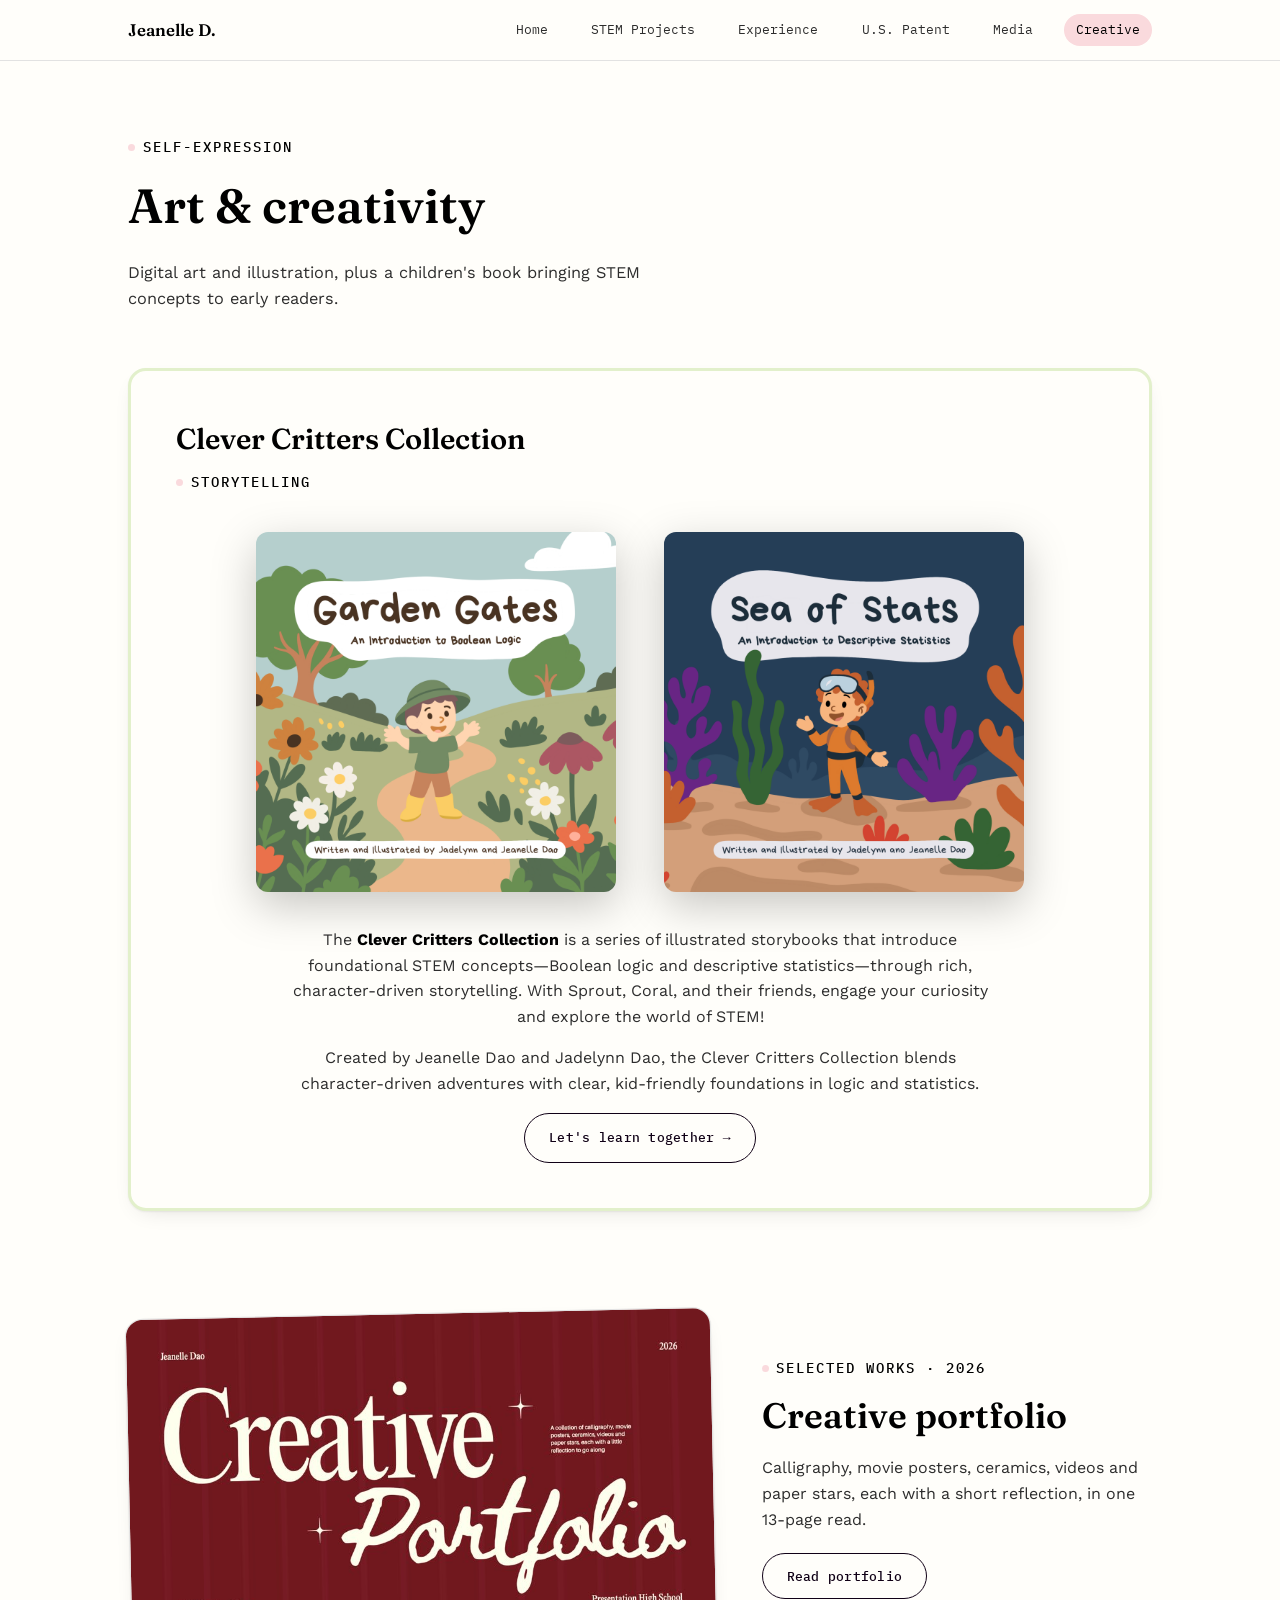
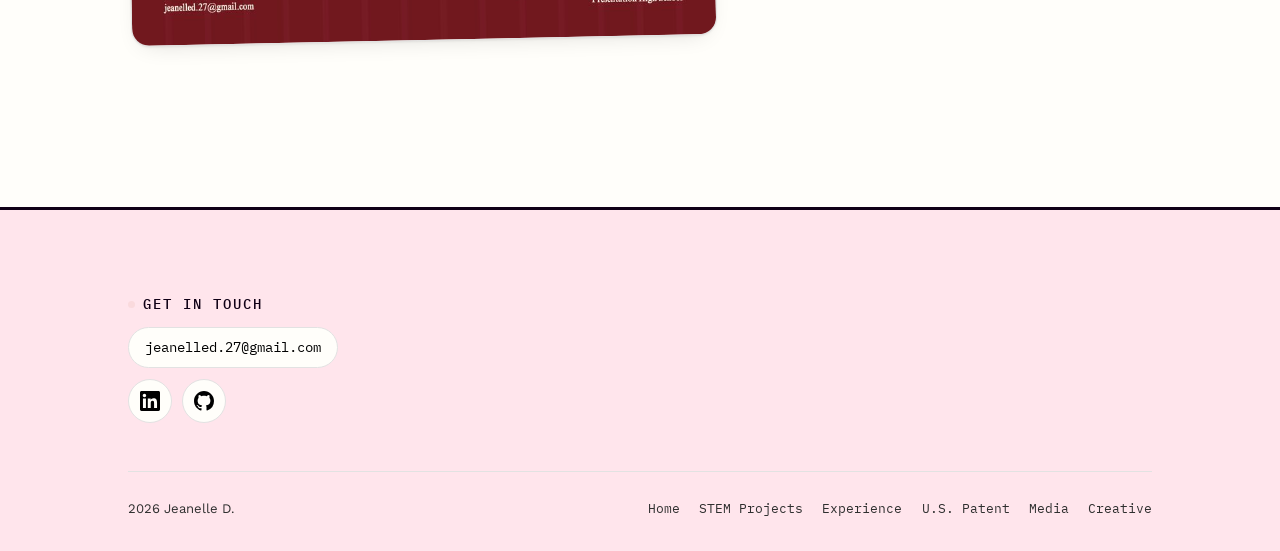
==== commit 51bbcb58: "update content with newest documents" ====
--- a/art.html
+++ b/art.html
@@ -54,29 +54,28 @@
 
 <section class="tight" id="digital-art">
   <div class="wrap">
-    <h2 class="section-title">Digital Art</h2>
-    <p class="section-subtitle">Calligraphy, Adobe Illustrator, logos, and more!</p>
-
-    <div class="art-group reveal">
-      <span class="mono groupname">Gallery</span>
-      <div class="art-photo-grid">
-        <img src="assets/images/art/album-cover-v1.png" alt="Album cover v1" loading="lazy">
-        <img src="assets/images/art/confetti.png" alt="Confetti" loading="lazy">
-        <img src="assets/images/art/album-cover-v2.png" alt="Album cover v2" loading="lazy">
-        <img src="assets/images/art/dragonfruit.png" alt="Dragonfruit" loading="lazy">
-        <img src="assets/images/art/ethereal.png" alt="Ethereal" loading="lazy">
-        <img src="assets/images/art/girls-just-wanna-have-fun.png" alt="Girls just wanna have fun" loading="lazy">
-        <img src="assets/images/art/koifish.png" alt="Koi fish" loading="lazy">
-        <img src="assets/images/art/logo-v1.png" alt="Logo v1" loading="lazy">
-        <img src="assets/images/art/logo-v2.png" alt="Logo v2" loading="lazy">
-        <img src="assets/images/art/one-day-or-day-one.png" alt="One day or day one" loading="lazy">
-        <img src="assets/images/art/peisoks.png" alt="Peiskos" loading="lazy">
-        <img src="assets/images/art/robot.png" alt="Robot" loading="lazy">
-        <img src="assets/images/art/summer-loving.png" alt="Summer loving" loading="lazy">
-        <img src="assets/images/art/yolo.png" alt="Yolo" loading="lazy">
+    <div class="portfolio-feature reveal">
+      <button class="portfolio-cover" type="button" data-viewer-open="creativeViewer" aria-label="Open creative portfolio">
+        <img src="assets/images/art/creative-portfolio-cover.jpg" alt="Creative Portfolio cover" loading="lazy">
+        <span class="portfolio-cover-hint mono">Click to read &rarr;</span>
+      </button>
+      <div class="portfolio-feature-text">
+        <span class="eyebrow">Selected works &middot; 2026</span>
+        <h2>Creative portfolio</h2>
+        <p>Calligraphy, movie posters, ceramics, videos and paper stars, each with a short reflection, in one 13-page read.</p>
+        <div class="cta-row">
+          <button class="btn btn-primary" type="button" data-viewer-open="creativeViewer">Read portfolio</button>
+        </div>
       </div>
     </div>
-
+    <dialog class="portfolio-viewer" id="creativeViewer" aria-label="Creative portfolio">
+      <div class="portfolio-viewer-bar">
+        <span class="mono">JeanelleDao_Creative_Portfolio.pdf</span>
+        <a class="mono" href="assets/JeanelleDao_Creative_Portfolio.pdf" target="_blank" rel="noopener noreferrer">Open in new tab &nearr;</a>
+        <button type="button" class="portfolio-viewer-close" aria-label="Close" data-viewer-close>&times;</button>
+      </div>
+      <iframe data-src="assets/JeanelleDao_Creative_Portfolio.pdf#view=FitH" title="Creative Portfolio"></iframe>
+    </dialog>
   </div>
 </section>
 
--- a/assets/css/styles.css
+++ b/assets/css/styles.css
@@ -84,6 +84,7 @@
 *,*::before,*::after{box-sizing:border-box;}
 html{scroll-behavior:smooth;}
 section[id]{ scroll-margin-top:84px; }
+#speech-debate{ scroll-margin-top:84px; }
 @media (prefers-reduced-motion: reduce){
   html{scroll-behavior:auto;}
   *,*::before,*::after{animation-duration:0.001ms !important;animation-iteration-count:1 !important;transition-duration:0.001ms !important;}
@@ -208,6 +209,31 @@
 }
 .page-header-title-row{ display:flex; align-items:center; justify-content:space-between; gap:1rem; flex-wrap:wrap; margin-top:0.6rem; }
 .page-header-title-row h1{ margin-top:0; }
+.resume-fab{
+  position:fixed; right:clamp(1rem, 3vw, 1.75rem); bottom:clamp(1rem, 3vw, 1.75rem); z-index:150;
+  box-shadow:var(--shadow);
+  animation:resume-fab-flash 2.4s ease-out 0.6s backwards;
+}
+@keyframes resume-fab-flash{
+  0%   { transform:scale(0.6); opacity:0; }
+  12%  { transform:scale(1.12); opacity:1; background:var(--accent-green); color:var(--bg); box-shadow:var(--shadow), 0 0 0 0 var(--accent-green); }
+  30%  { transform:scale(1); box-shadow:var(--shadow), 0 0 0 14px transparent; }
+  42%  { transform:scale(1.08); background:var(--accent-green); color:var(--bg); box-shadow:var(--shadow), 0 0 0 0 var(--accent-green); }
+  62%  { transform:scale(1); box-shadow:var(--shadow), 0 0 0 14px transparent; }
+  100% { transform:scale(1); box-shadow:var(--shadow), 0 0 0 0 transparent; }
+}
+.resume-flash-soft{ animation:resume-flash-soft 2.4s ease-out 0.6s backwards; }
+@keyframes resume-flash-soft{
+  0%   { transform:scale(0.85); opacity:0; }
+  12%  { transform:scale(1.05); opacity:1; background:var(--accent-green); color:var(--bg); border-color:var(--accent-green); box-shadow:0 0 0 0 var(--accent-green); }
+  30%  { transform:scale(1); box-shadow:0 0 0 8px transparent; }
+  42%  { transform:scale(1.03); background:var(--accent-green); color:var(--bg); border-color:var(--accent-green); box-shadow:0 0 0 0 var(--accent-green); }
+  62%  { transform:scale(1); box-shadow:0 0 0 8px transparent; }
+  100% { transform:scale(1); box-shadow:0 0 0 0 transparent; }
+}
+@media (prefers-reduced-motion: reduce){
+  .resume-fab, .resume-flash-soft{ animation:none; }
+}
 .page-header p{
   color:var(--ink-soft);
   font-size:1.02rem;
@@ -351,7 +377,7 @@
 /* ---------- Projects: minimalistic list ---------- */
 .project-list{ display:flex; flex-direction:column; gap:1rem; }
 .project-box{
-  display:flex; gap:1.3rem; align-items:flex-start;
+  position:relative; display:flex; gap:1.3rem; align-items:flex-start;
   padding:1.2rem 1.35rem; border:1px solid var(--line); border-radius:var(--radius);
   background:var(--bg);
 }
@@ -375,6 +401,10 @@
 .project-box-head.badge-below{ align-items:center; row-gap:0.3rem; }
 .project-box-head.badge-below h3{ flex-basis:100%; }
 .project-box-head h3{ font-size:1.02rem; }
+.project-box.has-github .project-box-head h3{ padding-right:2.4rem; }
+@media (max-width:560px){
+  .project-box.has-github .project-box-head h3{ padding-right:0; }
+}
 .project-meta{ font-family:'IBM Plex Mono',monospace; font-size:0.62rem; color:var(--ink-faint); margin-bottom:0.4rem; }
 .project-box-body p{ margin:0 0 0.68rem; color:var(--ink-soft); font-size:0.87rem; }
 .project-links-ph{ display:flex; flex-wrap:wrap; gap:0.42rem; }
@@ -405,16 +435,85 @@
 }
 .project-key .project-star{ margin-right:0.1rem; margin-top:-0.15rem; font-size:2em; }
 
+.embed-row{ display:flex; justify-content:center; gap:1rem; margin-bottom:1.6rem; }
+.embed-box{
+  flex:1 1 0; min-width:0; aspect-ratio:16/9;
+  border:1px solid var(--line); border-radius:var(--radius);
+  background:var(--bg); overflow:hidden;
+}
+.embed-box.embed-box-shrink{ flex:0 0 75%; }
+
+/* ---------- Portfolio feature + viewer ---------- */
+.portfolio-feature{
+  display:grid; grid-template-columns:minmax(0,1.5fr) minmax(0,1fr); gap:clamp(1.5rem,4vw,3rem);
+  align-items:center; margin:clamp(2.5rem,6vw,4rem) 0 clamp(2.5rem,6vw,4rem);
+}
+.portfolio-cover{
+  position:relative; display:block; width:100%; padding:0; cursor:pointer;
+  border:1px solid var(--line); border-radius:var(--radius); overflow:hidden;
+  background:var(--bg); box-shadow:var(--shadow);
+  transform:rotate(-1.2deg); transition:transform 0.25s ease, box-shadow 0.25s ease;
+}
+.portfolio-cover img{ display:block; width:100%; height:auto; }
+.portfolio-cover:hover, .portfolio-cover:focus-visible{ transform:rotate(0deg) translateY(-4px); }
+.portfolio-cover-hint{
+  position:absolute; right:0.9rem; bottom:0.9rem; font-size:0.75rem; padding:0.35rem 0.7rem;
+  border-radius:999px; background:var(--onyx); color:var(--blush);
+  opacity:0; transform:translateY(6px); transition:opacity 0.2s ease, transform 0.2s ease;
+}
+.portfolio-cover:hover .portfolio-cover-hint, .portfolio-cover:focus-visible .portfolio-cover-hint{ opacity:1; transform:none; }
+.portfolio-feature-text h2{ font-size:clamp(1.6rem,3vw,2.2rem); margin:0.5rem 0 0.7rem; }
+.portfolio-feature-text p{ color:var(--ink-soft); margin:0 0 1.3rem; max-width:40ch; }
+.portfolio-feature-text button.btn{ cursor:pointer; }
+.portfolio-feature-text .portfolio-appendix{ margin:0.9rem 0 0; font-size:0.72rem; opacity:0.6; }
+.portfolio-viewer{
+  width:min(94vw,1400px); height:92vh; max-width:none; max-height:none; padding:0;
+  border:1px solid var(--line); border-radius:var(--radius); background:var(--bg); color:var(--ink);
+  overflow:hidden; flex-direction:column;
+}
+.portfolio-viewer[open]{ display:flex; }
+.portfolio-viewer::backdrop{ background:rgba(0,0,0,0.6); }
+.portfolio-viewer-bar{
+  display:flex; align-items:center; gap:1rem; padding:0.6rem 0.8rem 0.6rem 1.1rem;
+  border-bottom:1px solid var(--line); font-size:0.78rem;
+}
+.portfolio-viewer-bar span{ flex:1; min-width:0; overflow:hidden; text-overflow:ellipsis; white-space:nowrap; color:var(--ink-soft); }
+.portfolio-viewer-bar a{ color:var(--ink); }
+.portfolio-viewer-close{
+  border:0; background:transparent; color:var(--ink); font-size:1.6rem; line-height:1; cursor:pointer; padding:0 0.3rem;
+}
+.portfolio-viewer iframe{ flex:1; width:100%; border:0; }
+.portfolio-feature:first-child{ margin-top:0; }
+.portfolio-feature + dialog + .portfolio-feature{ margin-top:0; }
+.portfolio-feature.is-mirrored{ grid-template-columns:minmax(0,1fr) minmax(0,1.5fr); }
+.portfolio-feature.is-mirrored .portfolio-cover{ order:2; transform:rotate(1.2deg); }
+.portfolio-feature.is-mirrored .portfolio-cover:hover,
+.portfolio-feature.is-mirrored .portfolio-cover:focus-visible{ transform:rotate(0deg) translateY(-4px); }
+.portfolio-feature.is-mirrored .portfolio-cover-hint{ right:auto; left:0.9rem; }
+.portfolio-feature.is-mirrored .portfolio-feature-text{ text-align:right; }
+.portfolio-feature.is-mirrored .portfolio-feature-text p{ margin-left:auto; }
+.portfolio-feature.is-mirrored .cta-row{ justify-content:flex-end; }
+@media (max-width:800px){
+  .portfolio-feature, .portfolio-feature.is-mirrored{ grid-template-columns:1fr; }
+  .portfolio-feature.is-mirrored .portfolio-cover{ order:0; }
+}
+@media (max-width:700px){
+  .embed-row{ flex-direction:column; }
+  .embed-box.embed-box-shrink{ flex-basis:100%; }
+}
+
 .toolkit-strip{ margin-top:1.6rem; display:flex; flex-wrap:wrap; gap:0.7rem; }
-.toolkit-strip a{
+.robot-library-breakout + .toolkit-strip{ margin-top:3.2rem; }
+.toolkit-strip a, .toolkit-strip button{
   font-family:'IBM Plex Mono',monospace; font-size:0.78rem; padding:0.5rem 0.85rem;
   border:1px solid var(--line); border-radius:20px; color:var(--ink-soft);
   text-decoration:none; transition:border-color 0.15s ease, color 0.15s ease;
-}
-.toolkit-strip a:hover{ border-color:var(--accent-green); color:var(--ink); }
+  background:var(--bg); cursor:pointer;
+}
+.toolkit-strip a:hover, .toolkit-strip button:hover{ border-color:var(--accent-green); color:var(--ink); }
 .toolkit-strip-top{ margin-top:0; margin-bottom:1.6rem; }
-.toolkit-strip-top a{ display:inline-flex; align-items:center; gap:0.5rem; font-size:0.92rem; padding:0.6rem 1rem; }
-.toolkit-strip-top a svg{ width:18px; height:18px; flex:none; }
+.toolkit-strip-top a, .toolkit-strip-top button{ display:inline-flex; align-items:center; gap:0.5rem; font-size:0.92rem; padding:0.6rem 1rem; }
+.toolkit-strip-top a svg, .toolkit-strip-top button svg{ width:18px; height:18px; flex:none; }
 
 /* ---------- Patent feature ---------- */
 .patent-panel{ display:grid; grid-template-columns:0.9fr 1.1fr; gap:clamp(2rem,5vw,4rem); align-items:center; }
@@ -455,7 +554,7 @@
 @media (max-width: 700px){ .program-row{ grid-template-columns:1fr; gap:0.4rem; } }
 .program-row h3{ font-size:1.15rem; }
 .program-meta{ font-family:'IBM Plex Mono',monospace; font-size:0.74rem; color:var(--ink-faint); text-transform:uppercase; letter-spacing:0.04em; }
-.program-row p{ margin:0.5rem 0 0; color:var(--ink-soft); max-width:60ch; }
+.program-row p{ margin:0.5rem 0 0; color:var(--ink-soft); }
 
 /* ---------- Programs: interactive journey map ---------- */
 #programs{ --journey-accent:var(--mint); --journey-accent-strong:var(--accent-green); }
@@ -602,6 +701,7 @@
   transition:opacity 0.35s ease, transform 0.35s ease, box-shadow 0.25s ease, border-color 0.25s ease;
 }
 a.tile{ cursor:pointer; }
+button.tile{ cursor:pointer; font:inherit; text-align:left; width:100%; -webkit-appearance:none; appearance:none; }
 .tile:hover{ transform:translateY(-4px); box-shadow:var(--shadow); border-color:var(--accent-2); }
 .tile.w2{ grid-column:span 2; }
 .tile.h2{ grid-row:span 2; }
@@ -933,6 +1033,14 @@
   position:absolute; top:-1.76rem; left:78%; transform:translateX(-50%); z-index:2;
   width:min(300px, 52vw); height:auto; max-width:none;
 }
+.robot-library-breakout{
+  position:relative; left:50%; width:min(96vw, 1600px);
+  margin-left:calc(min(96vw, 1600px) / -2);
+  padding:0 clamp(1.25rem, 4vw, 3rem); box-sizing:border-box;
+  margin-top:3.2rem; margin-bottom:0.32rem; text-align:center;
+}
+.robot-library-breakout .section-title{ margin-bottom:0.35rem; }
+.robot-library-breakout .robot-modal-grid{ margin-top:0.48rem; }
 .robot-modal-grid{ display:flex; flex-wrap:wrap; align-items:flex-end; justify-content:center; gap:1.2rem; margin-top:1.92rem; }
 @media (max-width: 900px){ .robot-modal-grid{ gap:0.8rem; } }
 .robot-figure{ margin:0; text-align:center; flex:0 0 auto; }
@@ -945,3 +1053,12 @@
 .robot-figure .robot-name{ font-family:'IBM Plex Mono',monospace; font-size:0.8rem; font-weight:600; color:var(--ink); }
 .robot-figure .robot-desc{ font-family:'IBM Plex Mono',monospace; font-size:0.68rem; color:var(--ink-faint); }
 .robot-figure .robot-star{ color:#c9971f; font-size:1.7em; margin-right:0.3rem; }
+
+/* ---------- Home: spotlight the profile tile until first scroll ---------- */
+.bento > :not(.tile-profile){ transition:opacity 0.6s ease, transform 0.6s ease; }
+.bento-spotlight .bento > :not(.tile-profile){ opacity:0.4; }
+.bento > .tile-profile{ transition:opacity 0.6s ease, transform 0.6s ease, box-shadow 0.6s ease, margin 0.6s ease; }
+.bento-spotlight .bento > .tile-profile.reveal.in{
+  z-index:1; margin-inline:-1.5rem; transform:translateY(-10px) scale(1.06);
+  box-shadow:0 0 0 3px var(--bg), 0 0 0 5px #3a7a4c, 0 6px 12px rgba(0,0,0,0.12), 0 34px 70px -20px rgba(16,0,22,0.5);
+}
